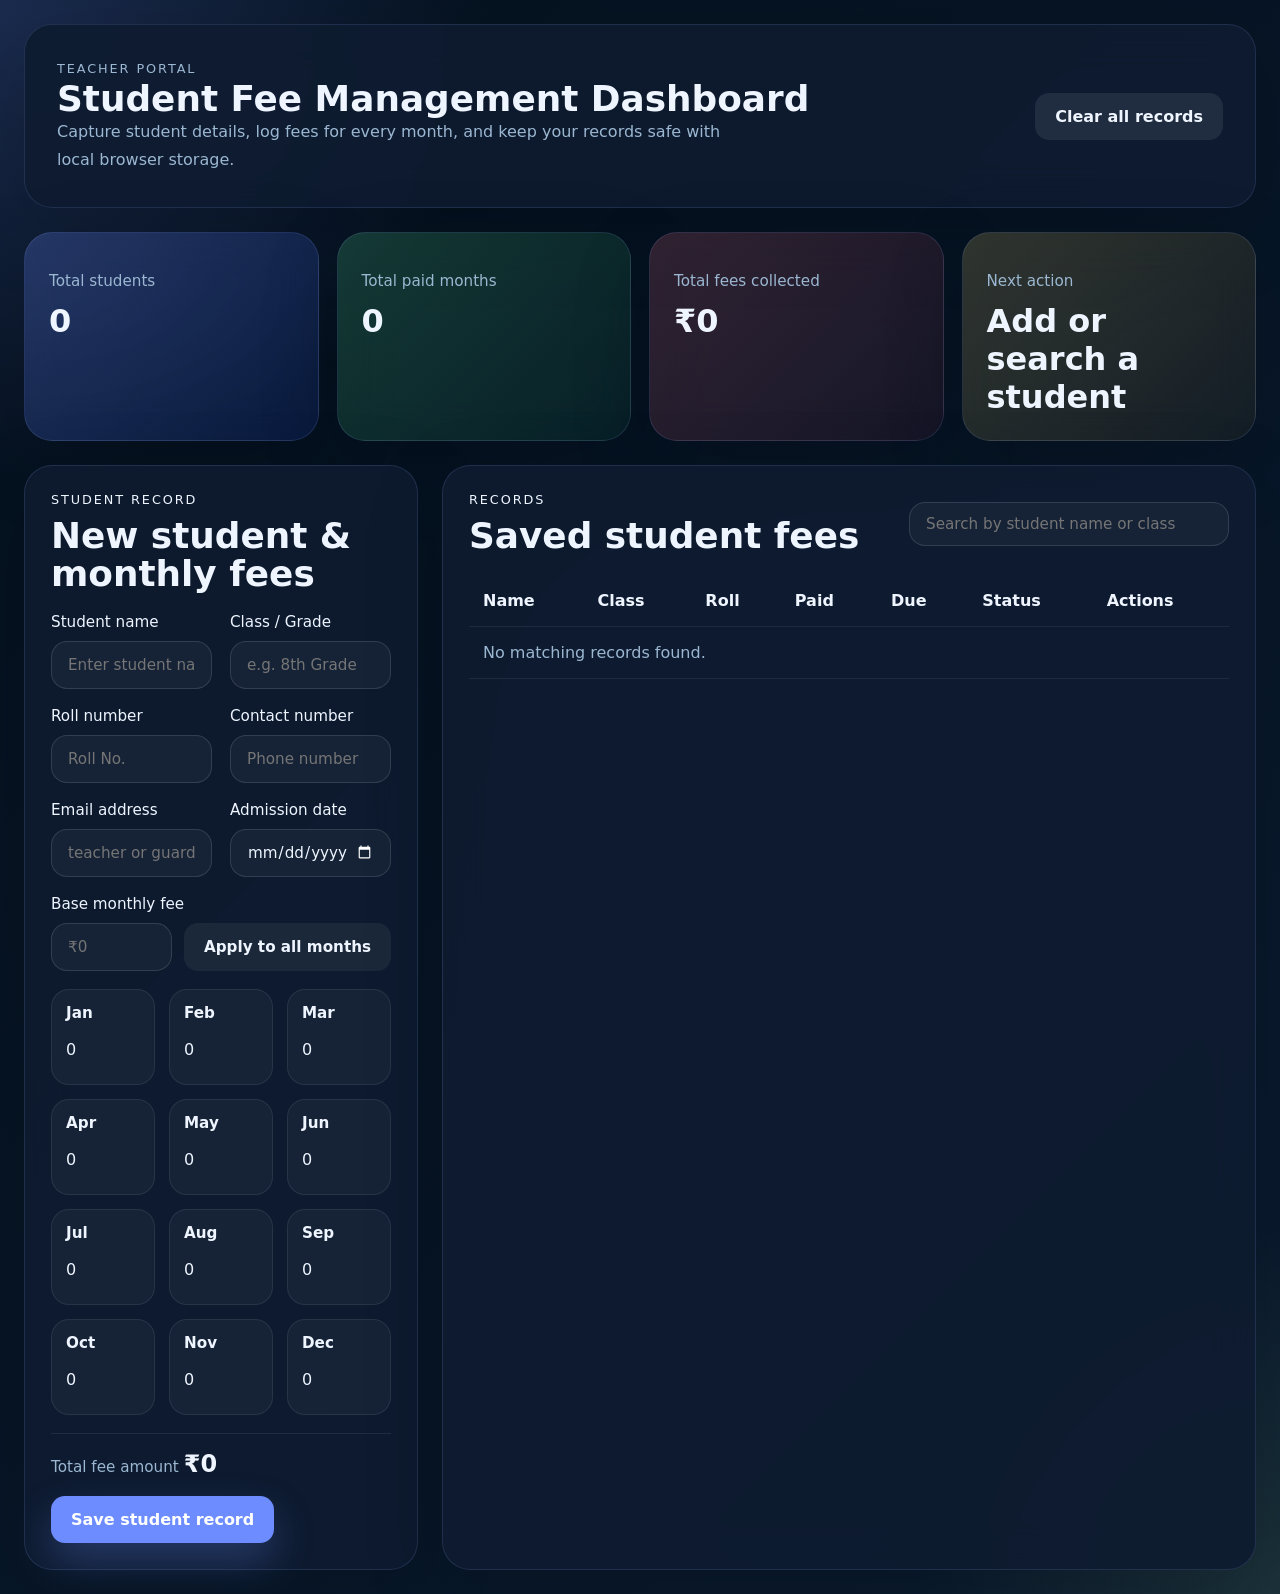
==== index.html @ eb9fbf78 "Add files via upload" ====
﻿<!DOCTYPE html>
<html lang="en">
<head>
  <meta charset="UTF-8" />
  <meta name="viewport" content="width=device-width, initial-scale=1.0" />
  <title>Student Fee Management</title>
  <link rel="stylesheet" href="index.css" />
</head>
<body>
  <main class="app-shell">
    <section class="hero-card">
      <div class="hero-copy">
        <p class="eyebrow">Teacher Portal</p>
        <h1>Student Fee Management Dashboard</h1>
        <p>Capture student details, log fees for every month, and keep your records safe with local browser storage.</p>
      </div>
      <div class="hero-actions">
        <button type="button" id="clearAllBtn" class="button button-secondary">Clear all records</button>
      </div>
    </section>

    <section class="dashboard-grid">
      <article class="summary-card accent-card">
        <p class="summary-label">Total students</p>
        <p class="summary-value" id="summaryCount">0</p>
      </article>
      <article class="summary-card accent-card-2">
        <p class="summary-label">Total paid months</p>
        <p class="summary-value" id="summaryPaid">0</p>
      </article>
      <article class="summary-card accent-card-3">
        <p class="summary-label">Total fees collected</p>
        <p class="summary-value" id="summaryDue">₹0</p>
      </article>
      <article class="summary-card accent-card-4">
        <p class="summary-label">Next action</p>
        <p class="summary-value">Add or search a student</p>
      </article>
    </section>

    <section class="panel-grid">
      <div class="panel form-panel">
        <div class="panel-heading">
          <div>
            <p class="eyebrow">Student record</p>
            <h2 id="formHeader">New student & monthly fees</h2>
          </div>
        </div>

        <form id="studentForm" class="student-form">
          <div class="form-row">
            <label>
              Student name
              <input type="text" id="studentName" placeholder="Enter student name" required />
            </label>
            <label>
              Class / Grade
              <input type="text" id="studentClass" placeholder="e.g. 8th Grade" />
            </label>
          </div>

          <div class="form-row">
            <label>
              Roll number
              <input type="text" id="rollNumber" placeholder="Roll No." />
            </label>
            <label>
              Contact number
              <input type="tel" id="studentPhone" placeholder="Phone number" />
            </label>
          </div>

          <div class="form-row">
            <label>
              Email address
              <input type="email" id="studentEmail" placeholder="teacher or guardian email" />
            </label>
            <label>
              Admission date
              <input type="date" id="admissionDate" />
            </label>
          </div>

          <div class="form-row">
            <label class="wide">
              Base monthly fee
              <div class="input-group">
                <input type="number" id="baseFee" placeholder="₹0" min="0" />
                <button type="button" id="applyBaseFee" class="button button-ghost">Apply to all months</button>
              </div>
            </label>
          </div>

          <div class="monthly-grid" id="monthlyFeeGrid">
            <!-- Month inputs rendered by JavaScript -->
          </div>

          <div class="summary-line">
            <div>
              <span class="summary-label">Total fee amount</span>
              <strong id="totalFee">₹0</strong>
            </div>
            <div class="button-group">
              <button type="submit" class="button button-primary" id="submitButton">Save student record</button>
              <button type="button" class="button button-secondary hidden" id="cancelEditButton">Cancel edit</button>
            </div>
          </div>
        </form>
      </div>

      <div class="panel table-panel">
        <div class="panel-heading search-panel">
          <div>
            <p class="eyebrow">Records</p>
            <h2>Saved student fees</h2>
          </div>
          <label class="search-box">
            <input type="search" id="searchInput" placeholder="Search by student name or class" />
          </label>
        </div>

        <div class="table-wrap">
          <table class="records-table">
            <thead>
              <tr>
                <th>Name</th>
                <th>Class</th>
                <th>Roll</th>
                <th>Paid</th>
                <th>Due</th>
                <th>Status</th>
                <th>Actions</th>
              </tr>
            </thead>
            <tbody id="recordsBody">
              <tr><td colspan="7" class="empty-state">No records added yet.</td></tr>
            </tbody>
          </table>
        </div>
      </div>
    </section>
  </main>

  <script src="script.js"></script>
</body>
</html>
---- index.css ----
﻿:root {
  color-scheme: dark;
  --bg: #08101d;
  --surface: rgba(15, 28, 48, 0.92);
  --surface-strong: rgba(20, 36, 62, 0.98);
  --text: #eef5ff;
  --muted: #9bb7d1;
  --accent: #6c8cff;
  --accent-soft: rgba(108, 140, 255, 0.16);
  --success: #4ade80;
  --warning: #f59e0b;
  --danger: #fb7185;
  --border: rgba(148, 179, 255, 0.14);
  --shadow: 0 24px 80px rgba(0, 0, 0, 0.18);
}

* {
  box-sizing: border-box;
}

html,
body {
  min-height: 100%;
  margin: 0;
  font-family: Inter, ui-sans-serif, system-ui, -apple-system, BlinkMacSystemFont, "Segoe UI", sans-serif;
  background: radial-gradient(circle at top left, rgba(108, 140, 255, 0.22), transparent 24%),
    radial-gradient(circle at bottom right, rgba(186, 255, 147, 0.1), transparent 18%),
    linear-gradient(135deg, #04101d 0%, #0a1b30 100%);
  color: var(--text);
}

body {
  padding: 24px;
}

button,
input,
select,
textarea {
  font: inherit;
}

button {
  cursor: pointer;
}

.app-shell {
  max-width: 1300px;
  margin: 0 auto;
  display: grid;
  gap: 24px;
}

.hero-card,
.panel,
.summary-card {
  background: var(--surface);
  border: 1px solid var(--border);
  border-radius: 28px;
  box-shadow: var(--shadow);
  backdrop-filter: blur(20px);
}

.hero-card {
  display: flex;
  justify-content: space-between;
  align-items: center;
  gap: 24px;
  padding: 32px;
}

.hero-copy {
  max-width: 760px;
}

.eyebrow {
  margin: 0 0 10px;
  color: var(--accent);
  letter-spacing: 0.15em;
  text-transform: uppercase;
  font-size: 0.8rem;
}

.hero-card h1,
.panel-heading h2 {
  margin: 0;
  font-size: clamp(2rem, 2.8vw, 3.4rem);
  line-height: 1.05;
}

.hero-card p,
.panel-heading p,
.summary-label,
.summary-value,
.button,
.search-box input,
.student-form label input,
.student-form label select {
  color: var(--text);
}

.hero-card p {
  margin: 0;
  max-width: 680px;
  color: var(--muted);
  line-height: 1.8;
}

.hero-actions {
  display: flex;
  justify-content: flex-end;
}

.dashboard-grid {
  display: grid;
  grid-template-columns: repeat(4, minmax(0, 1fr));
  gap: 18px;
}

.summary-card {
  padding: 24px;
}

.summary-label {
  font-size: 0.95rem;
  color: var(--muted);
  margin-bottom: 12px;
}

.summary-value {
  font-size: 2rem;
  font-weight: 700;
  margin: 0;
}

.accent-card { background: linear-gradient(135deg, rgba(108, 140, 255, 0.24), rgba(27, 64, 191, 0.18)); }
.accent-card-2 { background: linear-gradient(135deg, rgba(72, 187, 120, 0.24), rgba(20, 115, 71, 0.12)); }
.accent-card-3 { background: linear-gradient(135deg, rgba(251, 113, 133, 0.18), rgba(142, 32, 52, 0.1)); }
.accent-card-4 { background: linear-gradient(135deg, rgba(244, 212, 109, 0.18), rgba(159, 108, 11, 0.08)); }

.panel-grid {
  display: grid;
  grid-template-columns: 1.4fr 1.6fr;
  gap: 24px;
}

.panel {
  padding: 26px;
}

.panel-heading {
  display: flex;
  justify-content: space-between;
  align-items: center;
  gap: 18px;
  margin-bottom: 20px;
}

.search-panel {
  flex-wrap: wrap;
}

.search-box {
  width: min(100%, 320px);
}

.search-box input {
  width: 100%;
  border: 1px solid rgba(255,255,255,0.12);
  border-radius: 16px;
  padding: 12px 16px;
  background: rgba(255,255,255,0.04);
  outline: none;
}

.student-form {
  display: grid;
  gap: 18px;
}

.form-row {
  display: grid;
  grid-template-columns: repeat(2, minmax(0, 1fr));
  gap: 18px;
}

label {
  display: flex;
  flex-direction: column;
  gap: 10px;
  font-size: 0.95rem;
}

label.wide {
  grid-column: span 2;
}

input[type="text"],
input[type="email"],
input[type="tel"],
input[type="date"],
input[type="number"] {
  width: 100%;
  min-height: 48px;
  border: 1px solid rgba(255,255,255,0.12);
  border-radius: 16px;
  padding: 12px 16px;
  background: rgba(255,255,255,0.04);
  color: var(--text);
}

.input-group {
  display: grid;
  grid-template-columns: 1fr auto;
  gap: 12px;
}

.monthly-grid {
  display: grid;
  grid-template-columns: repeat(3, minmax(0, 1fr));
  gap: 14px;
}

.month-field {
  background: rgba(255,255,255,0.04);
  border: 1px solid rgba(255,255,255,0.08);
  border-radius: 18px;
  padding: 14px;
}

.month-field label {
  gap: 8px;
}

.month-field strong {
  display: block;
  font-size: 0.95rem;
}

.month-field input {
  width: 100%;
  border: none;
  outline: none;
  background: transparent;
  color: var(--text);
  font-size: 1rem;
  padding: 8px 0 0;
}

.summary-line {
  display: flex;
  align-items: center;
  justify-content: space-between;
  gap: 18px;
  flex-wrap: wrap;
  padding-top: 16px;
  border-top: 1px solid rgba(255,255,255,0.08);
}

.summary-line strong {
  font-size: 1.5rem;
}

.button {
  border: none;
  border-radius: 14px;
  padding: 14px 20px;
  font-weight: 600;
  transition: transform 0.18s ease, background-color 0.18s ease, box-shadow 0.18s ease;
}

.button:hover {
  transform: translateY(-1px);
}

.button-primary {
  background: var(--accent);
  color: #fff;
  box-shadow: 0 18px 40px rgba(108, 140, 255, 0.28);
}

.button-secondary {
  background: rgba(255,255,255,0.08);
  color: var(--text);
}

.button-ghost {
  background: rgba(255,255,255,0.06);
  color: var(--text);
}

.hidden {
  display: none !important;
}

.button-group {
  display: flex;
  flex-wrap: wrap;
  gap: 12px;
  align-items: center;
}

.records-table {
  width: 100%;
  border-collapse: collapse;
  min-width: 760px;
}

.records-table th,
.records-table td {
  text-align: left;
  padding: 16px 14px;
  border-bottom: 1px solid rgba(255,255,255,0.07);
}

.records-table thead {
  border-bottom: 1px solid rgba(255,255,255,0.15);
}

.records-table tr:hover {
  background: rgba(255,255,255,0.04);
}

.badge {
  display: inline-flex;
  align-items: center;
  justify-content: center;
  padding: 8px 12px;
  border-radius: 999px;
  font-size: 0.85rem;
  font-weight: 700;
}

.badge.paid {
  background: rgba(74, 222, 128, 0.16);
  color: #a7f3d0;
}

.badge.partial {
  background: rgba(251, 146, 60, 0.16);
  color: #facc15;
}

.badge.due {
  background: rgba(251, 113, 133, 0.16);
  color: #fecdd3;
}

.action-btn {
  border: none;
  background: transparent;
  color: var(--muted);
  cursor: pointer;
  font-weight: 700;
}

.empty-state {
  text-align: center;
  padding: 40px 0;
  color: var(--muted);
}

@media (max-width: 1080px) {
  .dashboard-grid,
  .panel-grid {
    grid-template-columns: 1fr;
  }

  .form-row {
    grid-template-columns: 1fr;
  }
}

@media (max-width: 720px) {
  body {
    padding: 14px;
  }

  .hero-card,
  .panel,
  .summary-card {
    border-radius: 22px;
  }

  .hero-card {
    flex-direction: column;
    align-items: stretch;
    padding: 24px;
  }

  .hero-actions {
    justify-content: stretch;
  }

  .hero-actions .button {
    width: 100%;
  }

  .dashboard-grid,
  .panel-grid {
    grid-template-columns: 1fr;
  }

  .form-row,
  .monthly-grid {
    grid-template-columns: 1fr;
  }

  .summary-line {
    flex-direction: column;
    align-items: stretch;
  }

  .button-group {
    width: 100%;
  }

  .button-group .button {
    flex: 1;
  }

  .search-box {
    width: 100%;
  }

  .table-wrap {
    overflow-x: auto;
  }

  .records-table {
    min-width: 0;
  }
}

@media (max-width: 520px) {
  .hero-card {
    padding: 18px;
  }

  .panel {
    padding: 20px;
  }

  .summary-card {
    padding: 18px;
  }

  .button {
    padding: 14px 16px;
  }

  input[type="text"],
  input[type="email"],
  input[type="tel"],
  input[type="date"],
  input[type="number"] {
    padding: 14px 14px;
  }
}
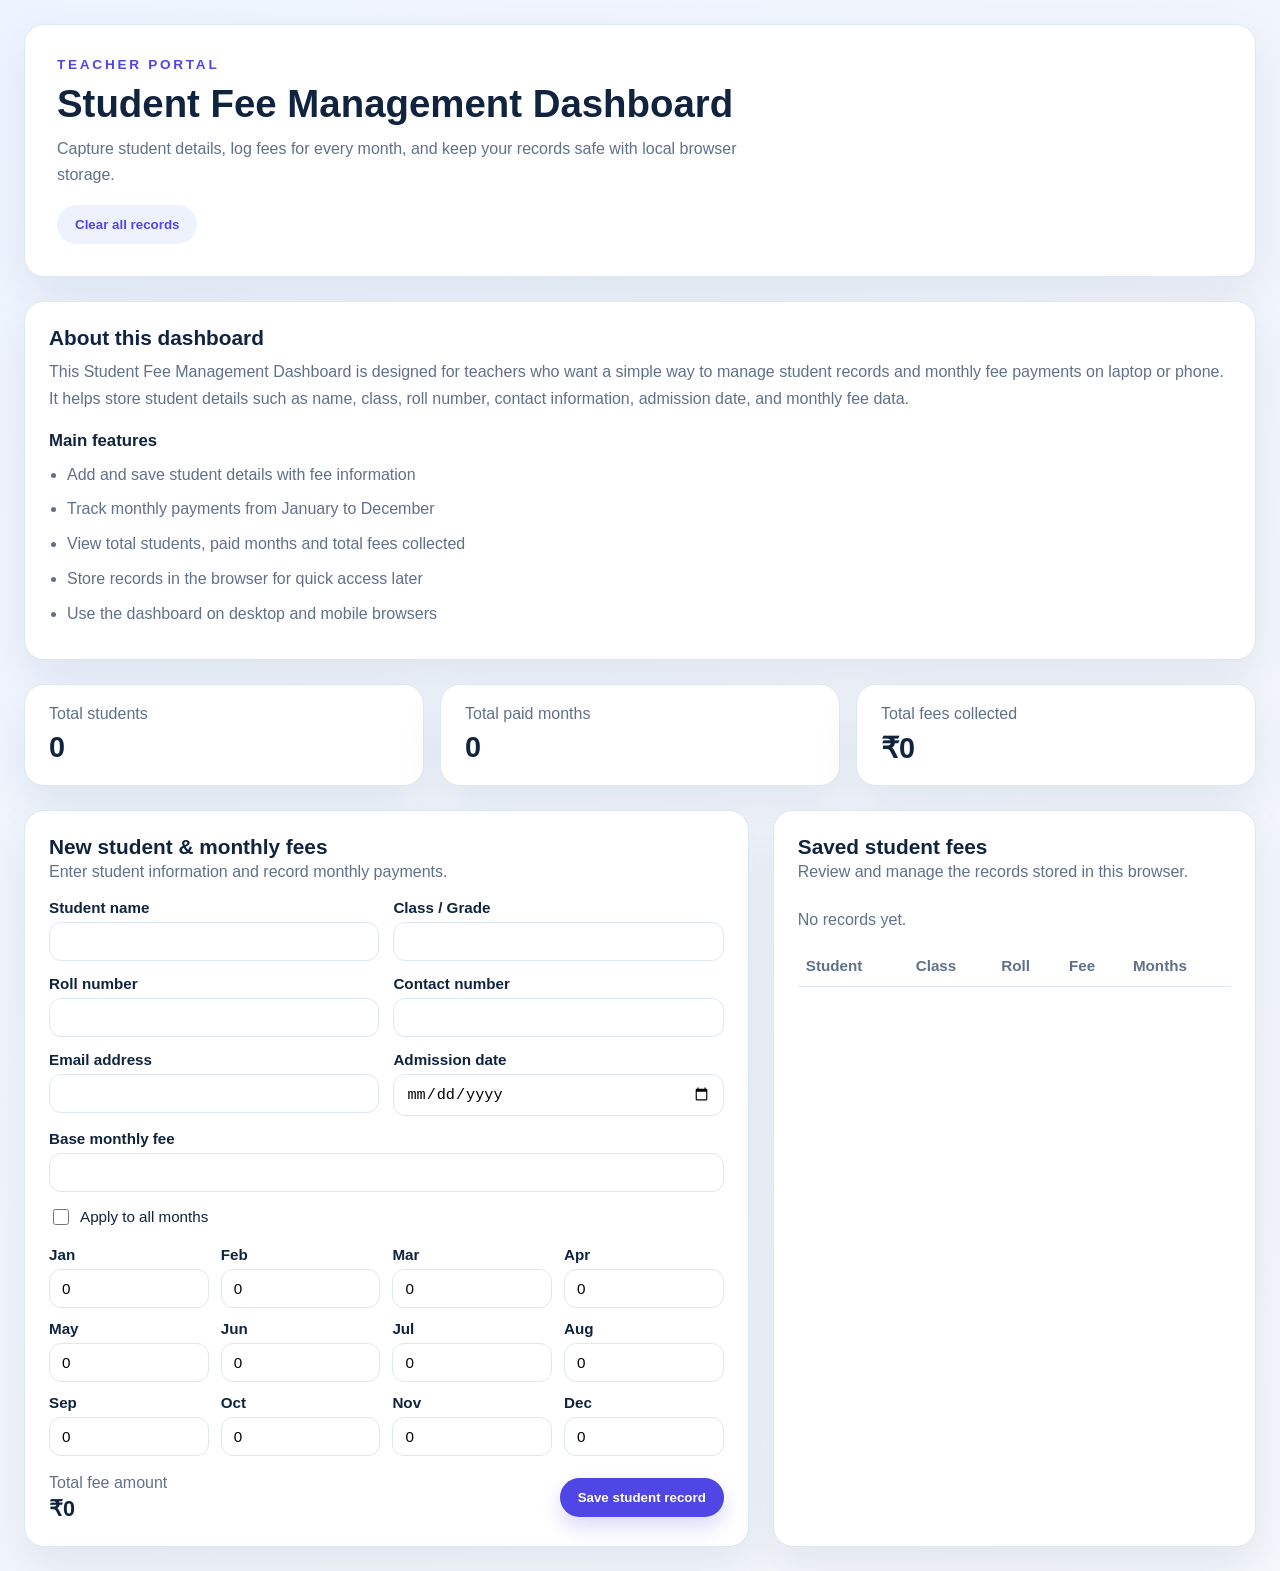
==== commit eefc4749: "Add files via upload" ====
--- a/index.html
+++ b/index.html
@@ -1,146 +1,197 @@
-﻿<!DOCTYPE html>
+<!DOCTYPE html>
 <html lang="en">
-<head>
-  <meta charset="UTF-8" />
-  <meta name="viewport" content="width=device-width, initial-scale=1.0" />
-  <title>Student Fee Management</title>
-  <link rel="stylesheet" href="index.css" />
-</head>
-<body>
-  <main class="app-shell">
-    <section class="hero-card">
-      <div class="hero-copy">
-        <p class="eyebrow">Teacher Portal</p>
+  <head>
+    <meta charset="UTF-8" />
+    <meta name="viewport" content="width=device-width, initial-scale=1.0" />
+    <title>Student Fee Management Dashboard for Teachers</title>
+    <meta
+      name="description"
+      content="Student Fee Management Dashboard for teachers to manage student details, monthly fees, class records, roll numbers, contact details and fee payments."
+    />
+    <meta name="robots" content="index, follow" />
+    <meta name="author" content="Naitik" />
+    <link rel="canonical" href="https://naitik2011.netlify.app/" />
+    <link rel="stylesheet" href="style.css" />
+  </head>
+  <body>
+    <div class="page-shell">
+      <header class="hero-card">
+        <p class="eyebrow">TEACHER PORTAL</p>
         <h1>Student Fee Management Dashboard</h1>
-        <p>Capture student details, log fees for every month, and keep your records safe with local browser storage.</p>
-      </div>
-      <div class="hero-actions">
-        <button type="button" id="clearAllBtn" class="button button-secondary">Clear all records</button>
-      </div>
-    </section>
+        <p class="hero-copy">
+          Capture student details, log fees for every month, and keep your records
+          safe with local browser storage.
+        </p>
+        <button id="clearRecords" class="secondary-btn">Clear all records</button>
+      </header>
 
-    <section class="dashboard-grid">
-      <article class="summary-card accent-card">
-        <p class="summary-label">Total students</p>
-        <p class="summary-value" id="summaryCount">0</p>
-      </article>
-      <article class="summary-card accent-card-2">
-        <p class="summary-label">Total paid months</p>
-        <p class="summary-value" id="summaryPaid">0</p>
-      </article>
-      <article class="summary-card accent-card-3">
-        <p class="summary-label">Total fees collected</p>
-        <p class="summary-value" id="summaryDue">₹0</p>
-      </article>
-      <article class="summary-card accent-card-4">
-        <p class="summary-label">Next action</p>
-        <p class="summary-value">Add or search a student</p>
-      </article>
-    </section>
+      <!-- Added visible content for Google indexing without changing your main structure -->
+      <section class="panel seo-content">
+        <div class="panel-heading">
+          <h2>About this dashboard</h2>
+          <p>
+            This Student Fee Management Dashboard is designed for teachers who want
+            a simple way to manage student records and monthly fee payments on
+            laptop or phone. It helps store student details such as name, class,
+            roll number, contact information, admission date, and monthly fee data.
+          </p>
+        </div>
 
-    <section class="panel-grid">
-      <div class="panel form-panel">
-        <div class="panel-heading">
-          <div>
-            <p class="eyebrow">Student record</p>
-            <h2 id="formHeader">New student & monthly fees</h2>
+        <div class="seo-block">
+          <h3>Main features</h3>
+          <ul>
+            <li>Add and save student details with fee information</li>
+            <li>Track monthly payments from January to December</li>
+            <li>View total students, paid months and total fees collected</li>
+            <li>Store records in the browser for quick access later</li>
+            <li>Use the dashboard on desktop and mobile browsers</li>
+          </ul>
+        </div>
+      </section>
+
+      <section class="stats-grid" aria-label="Dashboard summary">
+        <article class="stat-card">
+          <span class="stat-label">Total students</span>
+          <strong id="totalStudents">0</strong>
+        </article>
+        <article class="stat-card">
+          <span class="stat-label">Total paid months</span>
+          <strong id="totalPaidMonths">0</strong>
+        </article>
+        <article class="stat-card">
+          <span class="stat-label">Total fees collected</span>
+          <strong id="totalFees">₹0</strong>
+        </article>
+      </section>
+
+      <section class="content-grid">
+        <div class="panel form-panel">
+          <div class="panel-heading">
+            <h2>New student & monthly fees</h2>
+            <p>Enter student information and record monthly payments.</p>
+          </div>
+
+          <form id="studentForm" class="student-form">
+            <div class="form-grid">
+              <label>
+                <span>Student name</span>
+                <input type="text" id="studentName" required />
+              </label>
+              <label>
+                <span>Class / Grade</span>
+                <input type="text" id="studentClass" required />
+              </label>
+              <label>
+                <span>Roll number</span>
+                <input type="text" id="rollNumber" required />
+              </label>
+              <label>
+                <span>Contact number</span>
+                <input type="tel" id="contactNumber" required />
+              </label>
+              <label>
+                <span>Email address</span>
+                <input type="email" id="emailAddress" required />
+              </label>
+              <label>
+                <span>Admission date</span>
+                <input type="date" id="admissionDate" required />
+              </label>
+              <label class="full-width">
+                <span>Base monthly fee</span>
+                <input type="number" id="baseMonthlyFee" min="0" step="100" required />
+              </label>
+              <label class="full-width checkbox-row">
+                <input type="checkbox" id="applyToAll" />
+                <span>Apply to all months</span>
+              </label>
+            </div>
+
+            <div class="months-grid" id="monthsGrid">
+              <label>
+                <span>Jan</span>
+                <input type="number" class="month-input" data-month="Jan" min="0" step="100" value="0" />
+              </label>
+              <label>
+                <span>Feb</span>
+                <input type="number" class="month-input" data-month="Feb" min="0" step="100" value="0" />
+              </label>
+              <label>
+                <span>Mar</span>
+                <input type="number" class="month-input" data-month="Mar" min="0" step="100" value="0" />
+              </label>
+              <label>
+                <span>Apr</span>
+                <input type="number" class="month-input" data-month="Apr" min="0" step="100" value="0" />
+              </label>
+              <label>
+                <span>May</span>
+                <input type="number" class="month-input" data-month="May" min="0" step="100" value="0" />
+              </label>
+              <label>
+                <span>Jun</span>
+                <input type="number" class="month-input" data-month="Jun" min="0" step="100" value="0" />
+              </label>
+              <label>
+                <span>Jul</span>
+                <input type="number" class="month-input" data-month="Jul" min="0" step="100" value="0" />
+              </label>
+              <label>
+                <span>Aug</span>
+                <input type="number" class="month-input" data-month="Aug" min="0" step="100" value="0" />
+              </label>
+              <label>
+                <span>Sep</span>
+                <input type="number" class="month-input" data-month="Sep" min="0" step="100" value="0" />
+              </label>
+              <label>
+                <span>Oct</span>
+                <input type="number" class="month-input" data-month="Oct" min="0" step="100" value="0" />
+              </label>
+              <label>
+                <span>Nov</span>
+                <input type="number" class="month-input" data-month="Nov" min="0" step="100" value="0" />
+              </label>
+              <label>
+                <span>Dec</span>
+                <input type="number" class="month-input" data-month="Dec" min="0" step="100" value="0" />
+              </label>
+            </div>
+
+            <div class="summary-row">
+              <div>
+                <span class="summary-label">Total fee amount</span>
+                <strong id="feeSummary">₹0</strong>
+              </div>
+              <button type="submit" class="primary-btn">Save student record</button>
+            </div>
+          </form>
+        </div>
+
+        <div class="panel records-panel">
+          <div class="panel-heading">
+            <h2>Saved student fees</h2>
+            <p>Review and manage the records stored in this browser.</p>
+          </div>
+          <div id="recordsMessage" class="records-message">No records yet.</div>
+          <div class="table-wrapper">
+            <table>
+              <thead>
+                <tr>
+                  <th>Student</th>
+                  <th>Class</th>
+                  <th>Roll</th>
+                  <th>Fee</th>
+                  <th>Months</th>
+                </tr>
+              </thead>
+              <tbody id="recordsTableBody"></tbody>
+            </table>
           </div>
         </div>
+      </section>
+    </div>
 
-        <form id="studentForm" class="student-form">
-          <div class="form-row">
-            <label>
-              Student name
-              <input type="text" id="studentName" placeholder="Enter student name" required />
-            </label>
-            <label>
-              Class / Grade
-              <input type="text" id="studentClass" placeholder="e.g. 8th Grade" />
-            </label>
-          </div>
-
-          <div class="form-row">
-            <label>
-              Roll number
-              <input type="text" id="rollNumber" placeholder="Roll No." />
-            </label>
-            <label>
-              Contact number
-              <input type="tel" id="studentPhone" placeholder="Phone number" />
-            </label>
-          </div>
-
-          <div class="form-row">
-            <label>
-              Email address
-              <input type="email" id="studentEmail" placeholder="teacher or guardian email" />
-            </label>
-            <label>
-              Admission date
-              <input type="date" id="admissionDate" />
-            </label>
-          </div>
-
-          <div class="form-row">
-            <label class="wide">
-              Base monthly fee
-              <div class="input-group">
-                <input type="number" id="baseFee" placeholder="₹0" min="0" />
-                <button type="button" id="applyBaseFee" class="button button-ghost">Apply to all months</button>
-              </div>
-            </label>
-          </div>
-
-          <div class="monthly-grid" id="monthlyFeeGrid">
-            <!-- Month inputs rendered by JavaScript -->
-          </div>
-
-          <div class="summary-line">
-            <div>
-              <span class="summary-label">Total fee amount</span>
-              <strong id="totalFee">₹0</strong>
-            </div>
-            <div class="button-group">
-              <button type="submit" class="button button-primary" id="submitButton">Save student record</button>
-              <button type="button" class="button button-secondary hidden" id="cancelEditButton">Cancel edit</button>
-            </div>
-          </div>
-        </form>
-      </div>
-
-      <div class="panel table-panel">
-        <div class="panel-heading search-panel">
-          <div>
-            <p class="eyebrow">Records</p>
-            <h2>Saved student fees</h2>
-          </div>
-          <label class="search-box">
-            <input type="search" id="searchInput" placeholder="Search by student name or class" />
-          </label>
-        </div>
-
-        <div class="table-wrap">
-          <table class="records-table">
-            <thead>
-              <tr>
-                <th>Name</th>
-                <th>Class</th>
-                <th>Roll</th>
-                <th>Paid</th>
-                <th>Due</th>
-                <th>Status</th>
-                <th>Actions</th>
-              </tr>
-            </thead>
-            <tbody id="recordsBody">
-              <tr><td colspan="7" class="empty-state">No records added yet.</td></tr>
-            </tbody>
-          </table>
-        </div>
-      </div>
-    </section>
-  </main>
-
-  <script src="script.js"></script>
-</body>
-</html>
+    <script src="script.js"></script>
+  </body>
+</html>
--- a/style.css
+++ b/style.css
@@ -0,0 +1,288 @@
+:root {
+  color-scheme: light;
+  --bg: #f4f7fb;
+  --card: #ffffff;
+  --text: #10233f;
+  --muted: #61708a;
+  --accent: #4f46e5;
+  --accent-soft: #eef2ff;
+  --border: #dfe7f2;
+  --danger: #dc2626;
+}
+
+* {
+  box-sizing: border-box;
+}
+
+body {
+  margin: 0;
+  font-family: "Segoe UI", Tahoma, Geneva, Verdana, sans-serif;
+  background: linear-gradient(135deg, #eef4ff 0%, var(--bg) 100%);
+  color: var(--text);
+}
+
+.page-shell {
+  max-width: 1320px;
+  margin: 0 auto;
+  padding: 24px;
+}
+
+.hero-card,
+.panel,
+.stat-card {
+  background: var(--card);
+  border: 1px solid var(--border);
+  border-radius: 20px;
+  box-shadow: 0 18px 45px rgba(16, 35, 63, 0.08);
+}
+
+.hero-card {
+  padding: 32px;
+  margin-bottom: 24px;
+}
+
+.eyebrow {
+  margin: 0 0 10px;
+  font-size: 0.85rem;
+  letter-spacing: 0.2em;
+  font-weight: 700;
+  color: var(--accent);
+}
+
+.hero-card h1 {
+  margin: 0 0 10px;
+  font-size: clamp(1.8rem, 3vw, 2.7rem);
+}
+
+.hero-copy {
+  margin: 0 0 18px;
+  max-width: 700px;
+  color: var(--muted);
+  line-height: 1.6;
+}
+
+.secondary-btn,
+.primary-btn {
+  border: none;
+  border-radius: 999px;
+  padding: 12px 18px;
+  font-weight: 600;
+  cursor: pointer;
+  transition: transform 0.2s ease, box-shadow 0.2s ease;
+}
+
+.secondary-btn:hover,
+.primary-btn:hover {
+  transform: translateY(-1px);
+}
+
+.secondary-btn {
+  background: var(--accent-soft);
+  color: var(--accent);
+}
+
+.primary-btn {
+  background: var(--accent);
+  color: white;
+  box-shadow: 0 10px 20px rgba(79, 70, 229, 0.2);
+}
+
+.stats-grid {
+  display: grid;
+  gap: 16px;
+  grid-template-columns: repeat(3, minmax(0, 1fr));
+  margin-bottom: 24px;
+}
+
+.stat-card {
+  padding: 20px 24px;
+}
+
+.stat-label {
+  display: block;
+  color: var(--muted);
+  margin-bottom: 8px;
+}
+
+.stat-card strong {
+  font-size: 1.8rem;
+}
+
+.content-grid {
+  display: grid;
+  gap: 24px;
+  grid-template-columns: 1.2fr 0.8fr;
+}
+
+.panel {
+  padding: 24px;
+}
+
+.panel-heading h2 {
+  margin: 0 0 4px;
+  font-size: 1.3rem;
+}
+
+.panel-heading p {
+  margin: 0 0 18px;
+  color: var(--muted);
+}
+
+.form-grid {
+  display: grid;
+  gap: 14px;
+  grid-template-columns: repeat(2, minmax(0, 1fr));
+  margin-bottom: 18px;
+}
+
+label {
+  display: flex;
+  flex-direction: column;
+  gap: 6px;
+  font-size: 0.95rem;
+  font-weight: 600;
+}
+
+label span {
+  color: var(--text);
+}
+
+input[type="text"],
+input[type="tel"],
+input[type="email"],
+input[type="date"],
+input[type="number"] {
+  border: 1px solid var(--border);
+  border-radius: 12px;
+  padding: 10px 12px;
+  font-size: 0.95rem;
+  outline: none;
+}
+
+input:focus {
+  border-color: var(--accent);
+  box-shadow: 0 0 0 3px rgba(79, 70, 229, 0.13);
+}
+
+.full-width {
+  grid-column: 1 / -1;
+}
+
+.checkbox-row {
+  flex-direction: row;
+  align-items: center;
+  gap: 8px;
+  font-weight: 500;
+}
+
+.checkbox-row input {
+  width: 16px;
+  height: 16px;
+}
+
+.months-grid {
+  display: grid;
+  grid-template-columns: repeat(4, minmax(0, 1fr));
+  gap: 12px;
+  margin-bottom: 18px;
+}
+
+.summary-row {
+  display: flex;
+  align-items: center;
+  justify-content: space-between;
+  gap: 12px;
+  flex-wrap: wrap;
+}
+
+.summary-label {
+  display: block;
+  color: var(--muted);
+  margin-bottom: 4px;
+}
+
+.summary-row strong {
+  font-size: 1.35rem;
+}
+
+.records-message {
+  padding: 12px 0 16px;
+  color: var(--muted);
+}
+
+.table-wrapper {
+  overflow-x: auto;
+}
+
+table {
+  width: 100%;
+  border-collapse: collapse;
+}
+
+th,
+td {
+  text-align: left;
+  padding: 12px 8px;
+  border-bottom: 1px solid var(--border);
+  font-size: 0.95rem;
+}
+
+th {
+  color: var(--muted);
+  font-weight: 700;
+}
+
+/* SEO content section */
+.seo-content {
+  margin-bottom: 24px;
+}
+
+.seo-content .panel-heading p {
+  margin-top: 8px;
+  line-height: 1.7;
+  color: var(--muted);
+}
+
+.seo-block {
+  margin-top: 14px;
+}
+
+.seo-block h3 {
+  margin: 0 0 10px;
+  font-size: 1.05rem;
+  color: var(--text);
+}
+
+.seo-block ul {
+  margin: 0;
+  padding-left: 18px;
+  color: var(--muted);
+  line-height: 1.8;
+}
+
+.seo-block li {
+  margin-bottom: 6px;
+}
+
+@media (max-width: 980px) {
+  .content-grid {
+    grid-template-columns: 1fr;
+  }
+}
+
+@media (max-width: 720px) {
+  .page-shell {
+    padding: 16px;
+  }
+
+  .stats-grid,
+  .form-grid,
+  .months-grid {
+    grid-template-columns: 1fr;
+  }
+
+  .hero-card,
+  .panel {
+    padding: 18px;
+  }
+}
